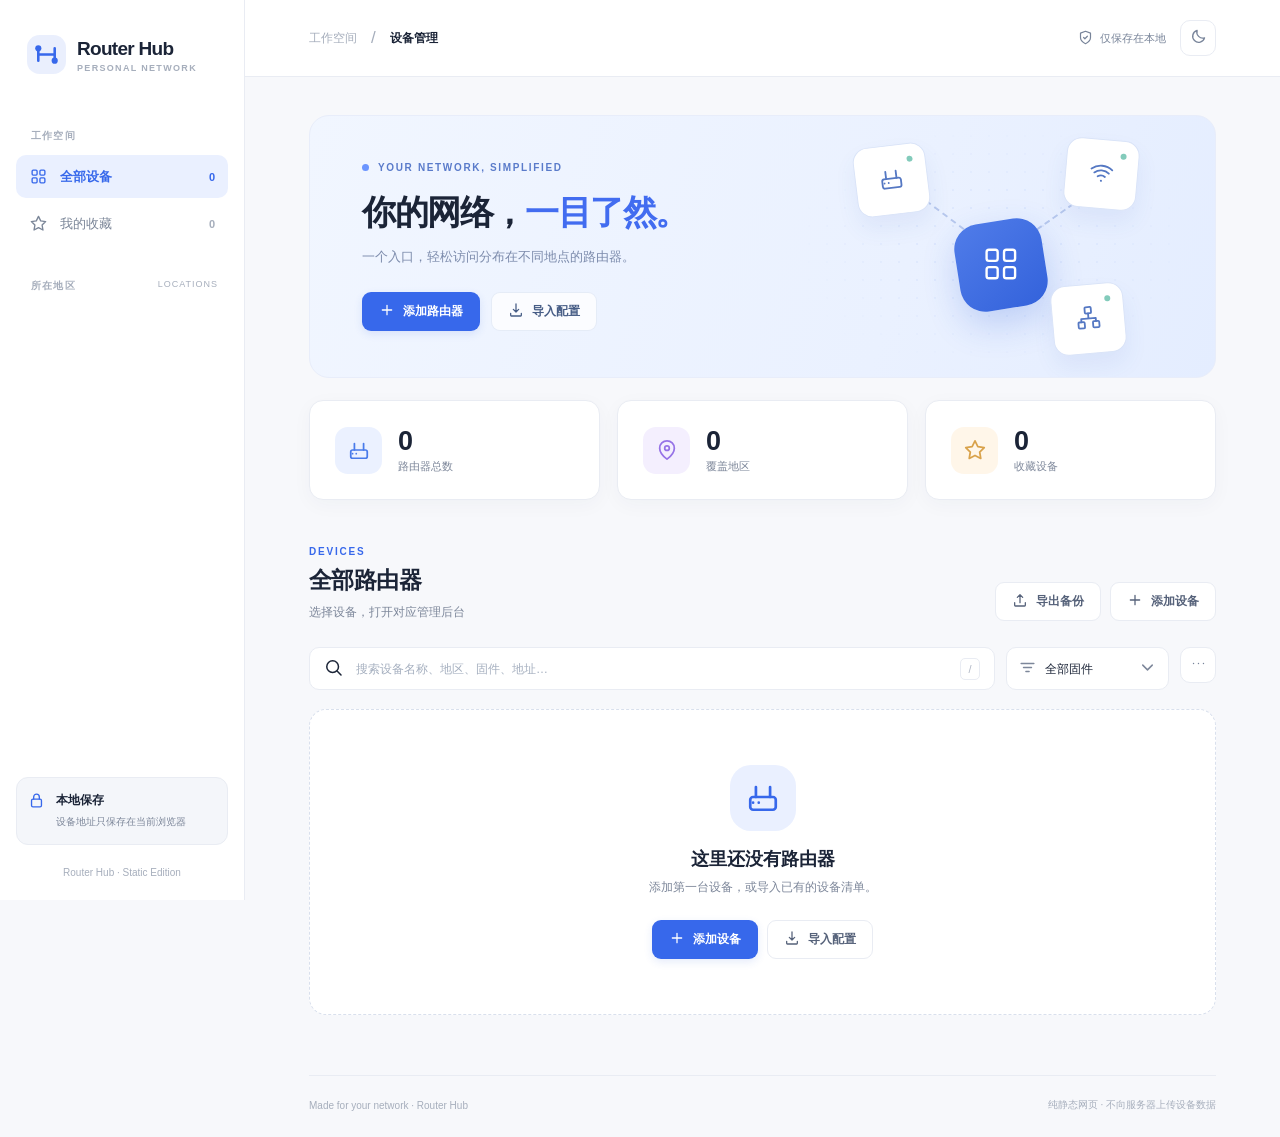
==== index.html @ 430fd6d2 "Initial Router Hub GitHub Pages release" ====
<!doctype html>
<html lang="zh-CN">
<head>
  <meta charset="utf-8">
  <meta name="viewport" content="width=device-width, initial-scale=1">
  <meta name="theme-color" content="#f6f7fb">
  <meta name="description" content="Router Hub · 轻量、私密的多地点路由器管理入口。">
  <meta name="referrer" content="no-referrer">
  <title>Router Hub · 我的网络设备</title>
  <link rel="icon" href="./assets/favicon.svg" type="image/svg+xml">
  <link rel="stylesheet" href="./styles.css">
  <script src="./app.js" defer></script>
</head>
<body>
  <div class="app-shell" id="appShell">
    <aside class="sidebar" id="sidebar" aria-label="主导航">
      <div class="brand">
        <div class="brand-symbol" aria-hidden="true">
          <svg viewBox="0 0 40 40" fill="none"><rect x="1" y="1" width="38" height="38" rx="12" fill="currentColor" opacity=".10"/><path d="M12 26V14m16 12V14M12 20h16" stroke="currentColor" stroke-width="2.5" stroke-linecap="round"/><circle cx="12" cy="14" r="3" fill="currentColor"/><circle cx="28" cy="26" r="3" fill="currentColor"/></svg>
        </div>
        <div><div class="brand-name">Router Hub</div><div class="brand-caption">PERSONAL NETWORK</div></div>
      </div>
      <div class="sidebar-section-label">工作空间</div>
      <nav class="nav-group" aria-label="设备分类">
        <button class="nav-link active" type="button" data-filter="all" id="navAll">
          <span class="nav-icon" data-icon="grid"></span><span>全部设备</span><span class="nav-count" id="countAll">0</span>
        </button>
        <button class="nav-link" type="button" data-filter="favorites" id="navFavorites">
          <span class="nav-icon" data-icon="star"></span><span>我的收藏</span><span class="nav-count" id="countFavorites">0</span>
        </button>
      </nav>
      <div class="sidebar-heading"><span class="sidebar-section-label">所在地区</span><span class="tiny-text">LOCATIONS</span></div>
      <nav class="nav-group" aria-label="地区筛选" id="locationNav"></nav>
      <div class="sidebar-bottom">
        <div class="privacy-hint"><span class="privacy-icon" data-icon="lock"></span><div><strong>本地保存</strong><small>设备地址只保存在当前浏览器</small></div></div>
        <p class="sidebar-footnote">Router Hub · Static Edition</p>
      </div>
    </aside>

    <div class="sidebar-scrim" id="sidebarScrim" hidden></div>

    <main class="main-content" id="mainContent">
      <header class="topbar">
        <div class="topbar-left"><button class="icon-button mobile-menu" id="menuButton" type="button" aria-label="打开导航菜单"><span data-icon="menu"></span></button><span class="breadcrumb-muted">工作空间</span><span class="breadcrumb-slash">/</span><strong>设备管理</strong></div>
        <div class="topbar-actions"><span class="local-pill"><span data-icon="shield"></span> 仅保存在本地</span><button class="icon-button" type="button" id="themeButton" title="切换深色模式" aria-label="切换主题"><span data-icon="moon"></span></button></div>
      </header>

      <div class="page-body">
        <section class="hero" aria-label="概览">
          <div class="hero-copy"><div class="eyebrow"><span class="eyebrow-dot"></span> YOUR NETWORK, SIMPLIFIED</div><h1>你的网络，<span>一目了然。</span></h1><p>一个入口，轻松访问分布在不同地点的路由器。</p><div class="hero-cta"><button class="button button-primary" id="heroAdd" type="button"><span data-icon="plus"></span> 添加路由器</button><button class="button button-quiet" id="heroImport" type="button"><span data-icon="import"></span> 导入配置</button></div></div>
          <div class="hero-art" aria-hidden="true"><div class="art-grid"></div><div class="art-device art-device-1"><span class="art-glyph" data-icon="router"></span><span class="art-led"></span></div><div class="art-device art-device-2"><span class="art-glyph" data-icon="wifi"></span><span class="art-led"></span></div><div class="art-device art-device-3"><span class="art-glyph" data-icon="network"></span><span class="art-led"></span></div><span class="art-line art-line-a"></span><span class="art-line art-line-b"></span><div class="art-hub"><span data-icon="grid"></span></div></div>
        </section>

        <section class="stats" aria-label="设备统计">
          <div class="stat"><span class="stat-icon stat-icon-blue" data-icon="router"></span><div><strong id="statDevices">0</strong><span>路由器总数</span></div></div>
          <div class="stat"><span class="stat-icon stat-icon-violet" data-icon="map-pin"></span><div><strong id="statLocations">0</strong><span>覆盖地区</span></div></div>
          <div class="stat"><span class="stat-icon stat-icon-amber" data-icon="star"></span><div><strong id="statFavorites">0</strong><span>收藏设备</span></div></div>
        </section>

        <section class="inventory" aria-labelledby="inventoryTitle">
          <div class="section-heading"><div><div class="section-overline">DEVICES</div><h2 id="inventoryTitle">全部路由器 <span class="section-total" id="viewCount">0</span></h2><p>选择设备，打开对应管理后台</p></div><div class="heading-actions"><button class="button button-outline" id="exportButton" type="button"><span data-icon="export"></span><span>导出备份</span></button><button class="button button-outline" id="addButton" type="button"><span data-icon="plus"></span><span>添加设备</span></button></div></div>
          <div class="toolbar"><div class="search"><span data-icon="search"></span><input type="search" id="searchInput" autocomplete="off" placeholder="搜索设备名称、地区、固件、地址…" aria-label="搜索路由器"><span class="shortcut">/</span></div><div class="select-wrap"><span data-icon="filter"></span><select id="typeFilter" aria-label="按固件类型筛选"><option value="all">全部固件</option></select><span data-icon="chevron-down"></span></div><button class="icon-button more-button" id="moreButton" type="button" aria-label="导入或导出配置" title="导入或导出配置"><span data-icon="ellipsis"></span></button></div>
          <div class="device-grid" id="deviceGrid" aria-live="polite"></div>
          <div class="empty" id="emptyState" hidden><div class="empty-illustration"><span data-icon="router"></span></div><h3 id="emptyTitle">这里还没有路由器</h3><p id="emptyDescription">添加第一台设备，或导入已有的设备清单。</p><div class="empty-actions"><button class="button button-primary" id="emptyAdd" type="button"><span data-icon="plus"></span> 添加设备</button><button class="button button-outline" id="emptyImport" type="button"><span data-icon="import"></span> 导入配置</button></div></div>
        </section>
        <footer class="footer"><span>Made for your network · Router Hub</span><span>纯静态网页 · 不向服务器上传设备数据</span></footer>
      </div>
    </main>
  </div>

  <dialog id="deviceDialog" class="modal" aria-labelledby="modalTitle">
    <form id="deviceForm" novalidate>
      <div class="modal-head"><div><div class="modal-overline">DEVICE SETTINGS</div><h2 id="modalTitle">添加路由器</h2><p>保存后设备会出现在当前浏览器中。</p></div><button class="icon-button" id="closeDialog" type="button" aria-label="关闭"><span data-icon="x"></span></button></div>
      <div class="modal-body">
        <label class="field"><span>设备名称 <em>*</em></span><input name="name" id="deviceName" maxlength="60" required placeholder="例如：杭州宿舍"></label>
        <div class="form-row"><label class="field"><span>所在地区 <em>*</em></span><input name="location" maxlength="36" required placeholder="例如：杭州" list="locationSuggestions"></label><label class="field"><span>固件 / 品牌 <em>*</em></span><select name="type" id="deviceType" required><option>OpenWrt</option><option>Padavan</option><option>TP-Link</option><option>华硕</option><option>小米</option><option>其他</option></select></label></div>
        <label class="field"><span>管理后台地址 <span class="optional">选填</span></span><input name="url" id="deviceUrl" type="text" inputmode="url" maxlength="2048" placeholder="http://192.168.1.1 或 https://router.example.com"><small>必须为 http:// 或 https:// 开头；留空则标记为待配置。</small></label>
        <label class="field"><span>备注 <span class="optional">选填</span></span><textarea name="note" rows="3" maxlength="220" placeholder="例如：宿舍 · 老毛子"></textarea></label>
        <datalist id="locationSuggestions"></datalist>
        <p class="form-error" id="formError" role="alert" hidden></p>
      </div>
      <div class="modal-actions"><button class="button button-outline" type="button" id="cancelDialog">取消</button><button class="button button-primary" type="submit"><span data-icon="check"></span> 保存设备</button></div>
    </form>
  </dialog>

  <dialog id="settingsDialog" class="modal small-modal" aria-labelledby="settingsTitle"><div class="modal-head"><div><div class="modal-overline">DATA MANAGEMENT</div><h2 id="settingsTitle">配置与备份</h2><p>不使用云端数据库，设备清单由你掌控。</p></div><button class="icon-button" type="button" id="closeSettings" aria-label="关闭"><span data-icon="x"></span></button></div><div class="settings-options"><button class="setting-option" id="settingsImport" type="button"><span class="setting-icon" data-icon="import"></span><span><strong>从 JSON 导入设备</strong><small>与当前设备合并，同名同地址记录会更新</small></span><span data-icon="chevron-right"></span></button><button class="setting-option" id="settingsExport" type="button"><span class="setting-icon" data-icon="export"></span><span><strong>导出当前设备清单</strong><small>下载 JSON 文件，用于备份或换设备导入</small></span><span data-icon="chevron-right"></span></button></div><p class="settings-footnote">提示：换浏览器、换手机不会自动同步。请使用导出 / 导入迁移配置。</p></dialog>
  <input id="importFile" type="file" accept=".json,application/json" hidden>
  <div class="toast" id="toast" role="status" aria-live="polite" hidden></div>
</body>
</html>
---- styles.css ----
:root{color-scheme:light;--bg:#f7f8fb;--surface:#fff;--surface-2:#f4f6fa;--border:#e9ecf3;--text:#1b2437;--muted:#7d879a;--muted-2:#a6aebc;--primary:#3768eb;--primary-hov:#2456dc;--primary-soft:#eaf0ff;--shadow:0 5px 20px rgba(32,48,78,.035);--shadow-large:0 20px 80px rgba(32,48,78,.14);--radius:15px;--sidebar-width:245px;--font:-apple-system,BlinkMacSystemFont,"SF Pro Display","SF Pro Text","Segoe UI","PingFang SC","Microsoft YaHei",sans-serif}
*{box-sizing:border-box}html{scroll-behavior:smooth}body{margin:0;background:var(--bg);color:var(--text);font-family:var(--font);font-size:14px;-webkit-font-smoothing:antialiased}button,input,select,textarea{font:inherit}button{cursor:pointer}button:disabled{cursor:not-allowed}button:focus-visible,a:focus-visible,input:focus-visible,select:focus-visible,textarea:focus-visible{outline:3px solid rgba(55,104,235,.28);outline-offset:2px}a{color:inherit;text-decoration:none}[hidden]{display:none!important}.svg-icon{width:19px;height:19px;flex:none;stroke:currentColor;stroke-width:1.9;stroke-linecap:round;stroke-linejoin:round;fill:none}
.app-shell{min-height:100vh}.sidebar{position:fixed;inset:0 auto 0 0;width:var(--sidebar-width);padding:34px 16px 22px;background:var(--surface);border-right:1px solid var(--border);z-index:20;display:flex;flex-direction:column;overflow-y:auto}.brand{display:flex;align-items:center;gap:10px;margin:0 10px 54px}.brand-symbol{width:41px;height:41px;color:var(--primary)}.brand-symbol svg{width:41px;height:41px}.brand-name{font-size:19px;line-height:1.35;letter-spacing:-.7px;font-weight:750}.brand-caption{font-size:9px;font-weight:700;letter-spacing:1.32px;color:var(--muted-2);margin-top:2px}.sidebar-section-label{font-weight:700;text-transform:uppercase;letter-spacing:1.2px;font-size:10px;color:var(--muted-2);margin:0 15px 12px}.nav-group{display:grid;gap:4px;margin-bottom:34px}.nav-link{border:0;background:transparent;color:#7b8698;text-align:left;display:flex;gap:12px;align-items:center;width:100%;height:43px;padding:0 13px;border-radius:10px;font-size:13px;font-weight:590;transition:background .18s,color .18s}.nav-link:hover{background:var(--surface-2);color:var(--text)}.nav-link.active{background:var(--primary-soft);color:var(--primary);font-weight:700}.nav-icon{display:inline-flex;align-items:center;justify-content:center;width:19px}.nav-icon .svg-icon{height:17px;width:17px}.nav-count{margin-left:auto;font-size:11px;color:var(--muted-2);font-variant-numeric:tabular-nums}.nav-link.active .nav-count{color:var(--primary)}.sidebar-heading{display:flex;align-items:flex-start;justify-content:space-between}.tiny-text{font-size:9px;color:var(--muted-2);margin-right:10px;letter-spacing:1px}.sidebar-bottom{margin-top:auto}.privacy-hint{display:flex;gap:11px;background:var(--surface-2);border:1px solid var(--border);border-radius:12px;padding:14px 11px;align-items:flex-start}.privacy-icon{display:flex;color:var(--primary)}.privacy-icon .svg-icon{height:17px;width:17px}.privacy-hint strong{font-size:12px;display:block;margin-bottom:5px}.privacy-hint small{font-size:10px;color:var(--muted);line-height:1.6;display:block}.sidebar-footnote{text-align:center;color:var(--muted-2);font-size:10px;margin:22px 0 0}.main-content{margin-left:var(--sidebar-width);min-width:0}.topbar{height:77px;background:var(--surface);border-bottom:1px solid var(--border);display:flex;justify-content:space-between;align-items:center;padding:0 clamp(25px,5vw,76px)}.topbar-left,.topbar-actions{display:flex;align-items:center;gap:14px}.topbar-left{font-size:12px;color:var(--text)}.breadcrumb-muted,.breadcrumb-slash{color:var(--muted-2)}.breadcrumb-slash{font-size:17px;font-weight:300}.local-pill{color:#788499;display:inline-flex;align-items:center;gap:7px;font-size:11px}.local-pill .svg-icon{width:15px;height:15px}.icon-button{border:1px solid var(--border);background:var(--surface);border-radius:10px;min-width:36px;height:36px;display:flex;align-items:center;justify-content:center;color:#78849a;transition:.18s}.icon-button:hover{background:var(--surface-2);color:var(--text)}.icon-button .svg-icon{height:17px;width:17px}.mobile-menu{display:none}.page-body{max-width:1510px;margin:auto;padding:38px clamp(25px,5vw,76px) 25px}.hero{position:relative;overflow:hidden;display:flex;align-items:center;justify-content:space-between;min-height:263px;border:1px solid #e8edfa;border-radius:20px;background:linear-gradient(110deg,#f1f6ff 0%,#eaf1ff 65%,#e4edff 100%);padding:40px 52px}.hero-copy{z-index:2;position:relative;max-width:580px}.eyebrow{display:flex;align-items:center;gap:9px;font-size:10px;letter-spacing:1.65px;font-weight:780;color:#5a7bca}.eyebrow-dot{width:7px;height:7px;background:#6b95ff;border-radius:50%}.hero h1{font-size:clamp(28px,2.65vw,38px);letter-spacing:-1.4px;line-height:1.27;margin:18px 0 12px;font-weight:790}.hero h1 span{color:#426cf0}.hero p{font-size:13px;color:#7c8bac;margin:0;line-height:1.7}.hero-cta{display:flex;gap:11px;margin-top:24px}.button{height:39px;padding:0 16px;border-radius:9px;border:1px solid transparent;font-size:12px;font-weight:680;display:inline-flex;align-items:center;justify-content:center;gap:8px;white-space:nowrap;transition:.17s}.button .svg-icon{height:16px;width:16px}.button-primary{background:var(--primary);color:white;box-shadow:0 3px 9px rgba(43,89,210,.12)}.button-primary:hover{background:var(--primary-hov);transform:translateY(-1px)}.button-quiet{background:rgba(255,255,255,.75);color:#475d86;border-color:rgba(78,118,191,.12)}.button-quiet:hover{background:#fff}.button-outline{background:var(--surface);color:#56627a;border-color:var(--border)}.button-outline:hover{background:var(--surface-2)}.hero-art{position:absolute;right:55px;top:5px;width:335px;height:255px}.art-grid{position:absolute;inset:6px -25px;background-image:radial-gradient(#9fb9f3 1px,transparent 1px);background-size:18px 18px;opacity:.19;-webkit-mask-image:radial-gradient(ellipse,black 13%,transparent 75%);mask-image:radial-gradient(ellipse,black 13%,transparent 75%)}.art-device{position:absolute;width:73px;height:70px;display:flex;align-items:center;justify-content:center;background:#fff;border:1px solid #dae4f8;border-radius:15px;box-shadow:0 12px 22px rgba(63,106,186,.08);color:#5578c3;z-index:3}.art-device .svg-icon{height:25px;width:25px;stroke-width:1.75}.art-device-1{left:30px;top:24px;transform:rotate(-7deg)}.art-device-2{right:22px;top:18px;transform:rotate(5deg)}.art-device-3{right:35px;bottom:22px;transform:rotate(-5deg)}.art-led{position:absolute;right:12px;top:12px;width:6px;height:6px;border-radius:50%;background:#83cbbb}.art-hub{position:absolute;top:100px;left:132px;width:88px;height:88px;border-radius:25px;background:linear-gradient(145deg,#507ce9,#3362db);box-shadow:0 14px 35px rgba(43,91,216,.22);display:flex;align-items:center;justify-content:center;color:white;transform:rotate(-9deg);z-index:2}.art-hub .svg-icon{height:38px;width:38px;stroke-width:1.5;transform:rotate(9deg)}.art-line{position:absolute;border-top:2px dashed #b7c8ed;z-index:1}.art-line-a{width:110px;left:65px;top:93px;transform:rotate(37deg)}.art-line-b{width:112px;right:45px;top:92px;transform:rotate(-35deg)}.stats{display:grid;grid-template-columns:repeat(3,minmax(0,1fr));gap:17px;margin:22px 0 46px}.stat{background:var(--surface);border:1px solid var(--border);border-radius:14px;min-height:100px;display:flex;gap:16px;align-items:center;padding:18px 25px;box-shadow:var(--shadow)}.stat-icon{width:47px;height:47px;border-radius:13px;display:flex;justify-content:center;align-items:center}.stat-icon .svg-icon{width:22px;height:22px}.stat-icon-blue{color:#497bea;background:#ebf1ff}.stat-icon-violet{color:#9673e7;background:#f4effe}.stat-icon-amber{color:#d9a24b;background:#fff6e9}.stat>div{display:grid;gap:2px}.stat strong{font-size:27px;letter-spacing:-.6px;line-height:1.15;font-weight:750;font-variant-numeric:tabular-nums}.stat span:not(.stat-icon){font-size:11px;color:var(--muted);white-space:nowrap}.section-heading{display:flex;justify-content:space-between;align-items:flex-end;gap:15px}.section-overline{font-size:10px;letter-spacing:1.8px;font-weight:780;color:var(--primary);margin-bottom:8px}.section-heading h2{margin:0;font-size:23px;letter-spacing:-.55px;font-weight:760;display:flex;align-items:center;gap:10px}.section-total{display:inline-block;font-size:11px;font-weight:700;padding:3px 8px;border-radius:7px;background:var(--surface-2);color:var(--muted)}.section-heading p{color:var(--muted);font-size:12px;margin:8px 0 0}.heading-actions{display:flex;gap:9px}.toolbar{display:flex;gap:11px;margin-top:26px;margin-bottom:19px}.search{height:43px;min-width:150px;display:flex;align-items:center;gap:11px;padding:0 14px;background:var(--surface);border:1px solid var(--border);border-radius:10px;flex:1}.search>.svg-icon{color:var(--muted-2);width:17px;height:17px}.search input{border:0;outline:none;width:100%;min-width:0;background:transparent;color:var(--text);font-size:12px}.search input::placeholder{color:#a5afbf}.search input:focus-visible{outline:0}.search:focus-within{border-color:#a1b9f1;box-shadow:0 0 0 3px rgba(55,104,235,.08)}.shortcut{font-size:11px;color:#b0b7c5;min-width:20px;height:22px;border:1px solid var(--border);border-radius:5px;text-align:center;line-height:20px}.select-wrap{display:flex;align-items:center;position:relative;gap:8px;border-radius:10px;border:1px solid var(--border);background:var(--surface);padding:0 11px;min-width:147px;color:var(--muted)}.select-wrap>.svg-icon{width:15px;height:15px}.select-wrap select{appearance:none;flex:1;background:transparent;border:0;outline:0;color:var(--text);font-size:12px;height:41px;min-width:85px;cursor:pointer}.select-wrap>.svg-icon:last-child{width:13px;height:13px}.device-grid{display:grid;grid-template-columns:repeat(3,minmax(0,1fr));gap:17px}.device-card{background:var(--surface);border:1px solid var(--border);border-radius:15px;min-width:0;padding:22px;box-shadow:var(--shadow);transition:transform .18s,border-color .18s,box-shadow .18s}.device-card:hover{transform:translateY(-2px);border-color:#d7e1f5;box-shadow:0 12px 36px rgba(35,55,101,.065)}.card-top{display:flex;justify-content:space-between;align-items:flex-start;gap:10px}.card-icon{width:44px;height:44px;border-radius:12px;display:flex;align-items:center;justify-content:center;background:#e9f0ff;color:#4775e4}.card-icon .svg-icon{width:23px;height:23px}.card-icon.padavan{color:#886ac9;background:#f3effb}.card-icon.tplink{color:#0d9aa7;background:#e8f8f9}.card-icon.other{color:#8590a4;background:#f0f2f7}.card-actions{display:flex;gap:4px}.card-actions .icon-button{border:0;width:31px;min-width:31px;height:31px}.icon-button.is-favorite{color:#dda447}.icon-button.is-favorite .svg-icon{fill:currentColor}.device-title{font-weight:750;letter-spacing:-.35px;font-size:16px;margin:20px 0 5px;overflow-wrap:anywhere}.device-subtitle{font-size:11px;color:var(--muted);display:flex;align-items:center;gap:5px}.device-subtitle .svg-icon{height:13px;width:13px}.device-note{margin-top:13px;font-size:11px;color:var(--muted);height:16px;line-height:16px;overflow:hidden;text-overflow:ellipsis;white-space:nowrap}.card-divider{height:1px;background:var(--border);margin:20px 0 14px}.card-bottom{display:flex;align-items:center;justify-content:space-between;gap:5px}.firmware-badge{background:var(--surface-2);color:#6f7c92;border-radius:6px;padding:5px 8px;font-size:10px;font-weight:680}.card-link{display:flex;align-items:center;gap:5px;color:var(--primary);font-size:11px;font-weight:720;white-space:nowrap;min-height:30px}.card-link .svg-icon{height:14px;width:14px}.card-link:hover{text-decoration:underline}.card-link.unavailable{color:var(--muted-2);cursor:default;text-decoration:none}.empty{border:1px dashed #d9e0ed;background:var(--surface);border-radius:17px;padding:55px 20px;text-align:center}.empty-illustration{width:66px;height:66px;background:var(--primary-soft);border-radius:21px;display:grid;place-items:center;color:var(--primary);margin:0 auto 16px}.empty-illustration .svg-icon{width:34px;height:34px}.empty h3{font-size:18px;margin:0 0 8px}.empty p{font-size:12px;color:var(--muted);margin:0}.empty-actions{display:flex;justify-content:center;gap:9px;margin-top:24px}.footer{display:flex;align-items:center;justify-content:space-between;border-top:1px solid var(--border);color:var(--muted-2);font-size:10px;margin-top:60px;padding-top:22px;gap:16px}.modal{border:1px solid var(--border);padding:0;width:min(94vw,540px);max-height:min(90vh,770px);border-radius:19px;background:var(--surface);color:var(--text);box-shadow:var(--shadow-large);overflow:auto}.modal::backdrop{background:rgba(20,29,47,.45);backdrop-filter:blur(4px)}.modal-head{display:flex;align-items:flex-start;justify-content:space-between;padding:27px 29px 22px;border-bottom:1px solid var(--border)}.modal-head .icon-button{border:0}.modal-overline{font-size:10px;color:var(--primary);letter-spacing:1.5px;font-weight:750;margin-bottom:8px}.modal-head h2{margin:0;font-size:22px;letter-spacing:-.45px}.modal-head p{color:var(--muted);font-size:12px;margin:9px 0 0;line-height:1.5}.modal-body{padding:25px 29px 24px}.field{display:flex;flex-direction:column;gap:8px;margin-bottom:20px;min-width:0}.field>span{font-size:12px;font-weight:660}.field em{color:#e36b7d;font-style:normal}.field input,.field select,.field textarea{min-width:0;width:100%;border:1px solid var(--border);border-radius:9px;background:var(--surface);color:var(--text);outline:0;padding:11px 12px;font-size:12px;line-height:1.45}.field input:focus,.field select:focus,.field textarea:focus{border-color:#96aff0;box-shadow:0 0 0 3px rgba(55,104,235,.08)}.field input::placeholder,.field textarea::placeholder{color:#b4bdcb}.field small{font-size:10px;line-height:1.4;color:var(--muted)}.form-row{display:grid;grid-template-columns:1fr 1fr;gap:13px}.optional{font-weight:400;color:var(--muted-2)}.form-error{color:#d84e5f;background:#fff0f1;padding:10px 12px;border-radius:8px;font-size:11px;line-height:1.5}.modal-actions{display:flex;justify-content:flex-end;gap:10px;padding:17px 29px;border-top:1px solid var(--border)}.settings-options{padding:12px 22px}.setting-option{background:transparent;border:0;width:100%;display:flex;align-items:center;gap:14px;text-align:left;padding:15px 8px;border-radius:10px;color:var(--text)}.setting-option:hover{background:var(--surface-2)}.setting-icon{height:39px;width:39px;display:grid;place-items:center;border-radius:10px;background:var(--primary-soft);color:var(--primary)}.setting-option>span:nth-child(2){display:grid;gap:5px;flex:1}.setting-option strong{font-size:12px}.setting-option small{font-size:10px;line-height:1.4;color:var(--muted)}.setting-option>.svg-icon{width:15px;color:var(--muted-2)}.settings-footnote{color:var(--muted);font-size:11px;line-height:1.65;padding:16px 30px 24px;margin:0;border-top:1px solid var(--border)}.toast{position:fixed;bottom:26px;right:28px;max-width:min(390px,calc(100vw - 40px));background:#24364f;color:#fff;padding:13px 18px;border-radius:11px;box-shadow:var(--shadow-large);z-index:100;font-size:12px;line-height:1.5}.toast.error{background:#a63144}
[data-theme="dark"]{color-scheme:dark;--bg:#10151f;--surface:#171e2a;--surface-2:#212b3a;--border:#2a3546;--text:#edf2fa;--muted:#9aa8bd;--muted-2:#71819a;--primary:#8baaff;--primary-hov:#789bf9;--primary-soft:#243552;--shadow:0 5px 20px rgba(0,0,0,.07);--shadow-large:0 20px 70px rgba(0,0,0,.5)}[data-theme="dark"] .hero{background:linear-gradient(120deg,#1c2a48,#1c3055);border-color:#263b62}[data-theme="dark"] .hero h1 span{color:#9bb6ff}[data-theme="dark"] .hero p{color:#a7b7d7}[data-theme="dark"] .eyebrow{color:#94b1f3}[data-theme="dark"] .button-primary{background:#4471e7;color:#fff}[data-theme="dark"] .button-primary:hover{background:#557ff1}[data-theme="dark"] .button-quiet{background:#304267;color:#dce6ff;border-color:#3f5280}[data-theme="dark"] .art-device{background:#26395c;border-color:#3e5785;color:#a6bffd}[data-theme="dark"] .art-hub{background:linear-gradient(145deg,#5483f6,#315ed4)}[data-theme="dark"] .stat-icon-blue{background:#243654;color:#91afff}[data-theme="dark"] .stat-icon-violet{background:#3a2f51;color:#c7a9fa}[data-theme="dark"] .stat-icon-amber{background:#4b3c28;color:#e6b96b}[data-theme="dark"] .card-icon{background:#263858;color:#91b2ff}[data-theme="dark"] .card-icon.padavan{background:#3d3159;color:#cab2f8}[data-theme="dark"] .card-icon.tplink{background:#24434a;color:#89d3d4}[data-theme="dark"] .card-icon.other{background:#2a3444;color:#afb9cb}[data-theme="dark"] .search input::placeholder,[data-theme="dark"] .field input::placeholder,[data-theme="dark"] .field textarea::placeholder{color:#72819b}[data-theme="dark"] .form-error{background:#4b2530;color:#ffadbb}[data-theme="dark"] .toast{background:#dde8ff;color:#19243b}
@media(max-width:1260px){.device-grid{grid-template-columns:repeat(2,minmax(0,1fr))}.hero-art{right:18px;opacity:.75}.hero-copy{max-width:520px}}@media(max-width:1050px){.sidebar{width:218px}.main-content{margin-left:218px}.hero-art{transform:scale(.75);transform-origin:center right;right:10px}.hero{padding-left:30px}.hero-copy{max-width:460px}.stats{gap:12px}.stat{padding:14px}.page-body{padding-left:28px;padding-right:28px}}
@media(max-width:790px){.sidebar{transform:translateX(-100%);transition:transform .2s;width:260px}.sidebar.open{transform:translateX(0)}.sidebar-scrim:not([hidden]){position:fixed;inset:0;background:rgba(16,23,38,.45);z-index:19}.main-content{margin:0}.mobile-menu{display:flex}.topbar{height:65px;padding:0 22px}.page-body{padding:22px 20px}.hero{min-height:237px;padding:32px 30px}.hero-art{right:-50px;opacity:.35}.local-pill{display:none}}@media(max-width:580px){.topbar{padding:0 17px}.page-body{padding:17px 15px}.hero{padding:27px 23px;min-height:235px}.hero h1{font-size:28px}.hero-art{opacity:.17;right:-120px}.hero-cta .button{padding:0 12px;font-size:11px}.stats{grid-template-columns:repeat(3,minmax(0,1fr));gap:8px;margin:12px 0 36px}.stat{gap:9px;padding:14px 9px;flex-direction:column;align-items:flex-start;min-height:98px}.stat-icon{height:31px;width:31px;border-radius:9px}.stat-icon .svg-icon{height:18px;width:18px}.stat>div{gap:3px}.stat strong{font-size:21px}.stat span:not(.stat-icon){font-size:10px}.section-heading{align-items:flex-start;flex-direction:column}.section-heading h2{font-size:21px}.heading-actions{width:100%}.heading-actions .button{flex:1}.toolbar{flex-wrap:wrap;margin-top:17px}.search{flex:1 1 100%;order:0}.select-wrap{flex:1;order:1}.more-button{order:2;height:43px;min-width:43px}.device-grid{grid-template-columns:1fr;gap:12px}.device-card{padding:20px}.footer{flex-wrap:wrap;margin-top:35px;justify-content:center;text-align:center;gap:7px}.modal-head{padding:23px 19px 18px}.modal-body{padding:20px 19px}.modal-actions{padding:16px 19px}.form-row{grid-template-columns:1fr;gap:0}.empty{padding:42px 12px}}
@media(prefers-reduced-motion:reduce){*,*::before,*::after{scroll-behavior:auto!important;animation-duration:.01ms!important;transition-duration:.01ms!important}}
/* Location headers span the device card grid. */
.group-header{grid-column:1/-1;display:flex;align-items:center;gap:9px;font-weight:730;font-size:13px;margin:11px 0 -3px;letter-spacing:-.1px}.group-header:first-child{margin-top:0}.group-marker{width:7px;height:7px;background:var(--primary);border-radius:50%}.group-header small{color:var(--muted);font-size:10px;font-weight:480;margin-left:1px}
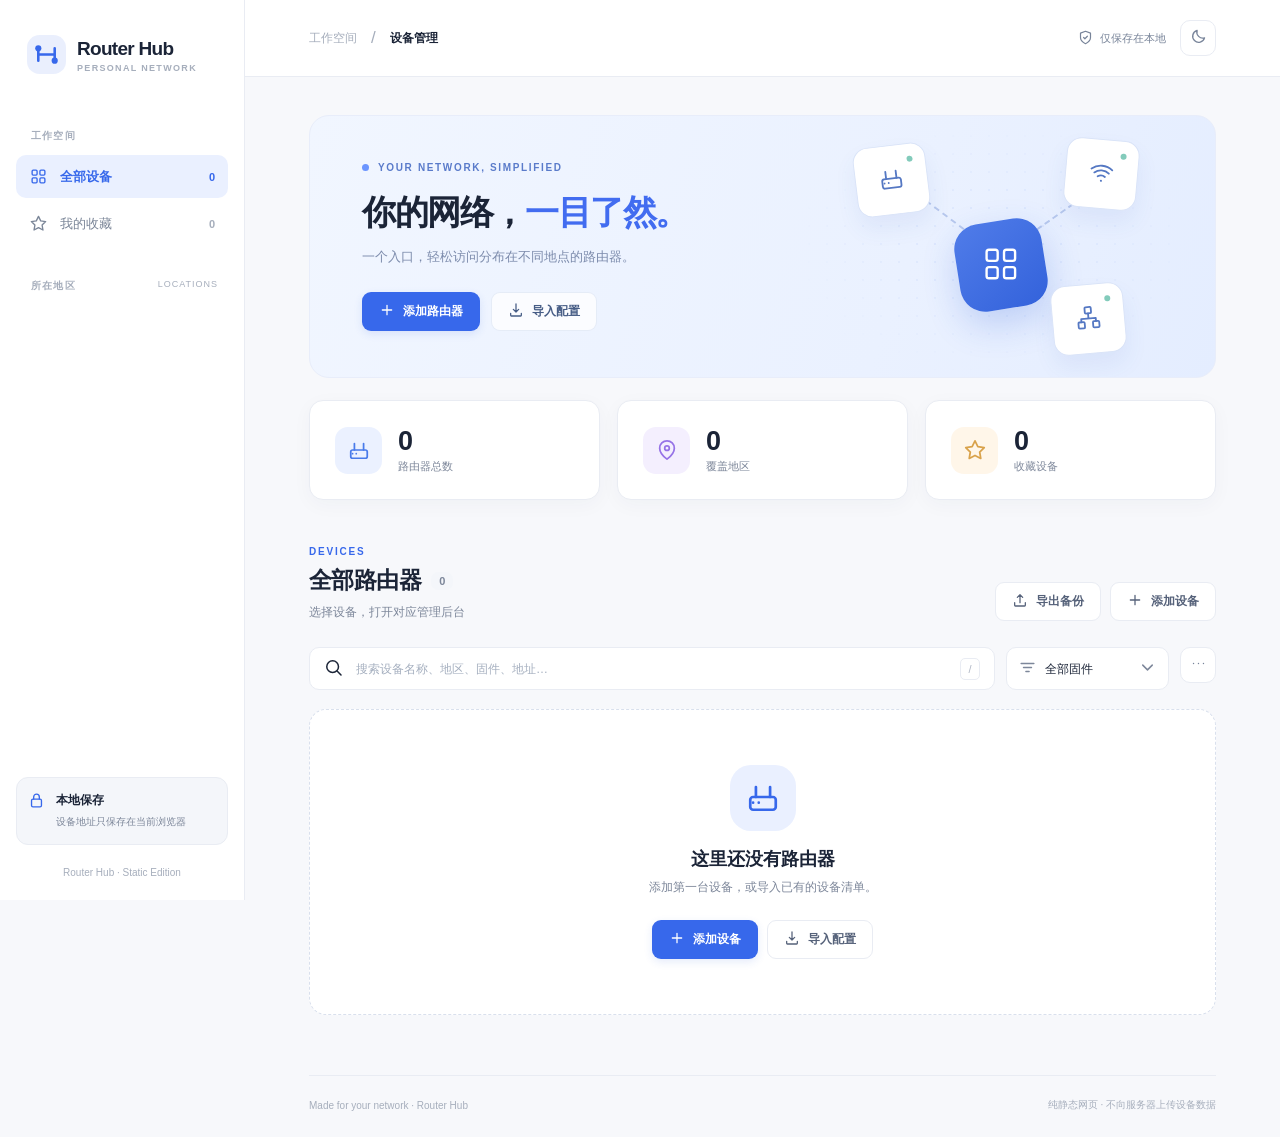
==== commit 49b7f154: "Fix device import rendering" ====
--- a/index.html
+++ b/index.html
@@ -58,7 +58,7 @@
         </section>
 
         <section class="inventory" aria-labelledby="inventoryTitle">
-          <div class="section-heading"><div><div class="section-overline">DEVICES</div><h2 id="inventoryTitle">全部路由器 <span class="section-total" id="viewCount">0</span></h2><p>选择设备，打开对应管理后台</p></div><div class="heading-actions"><button class="button button-outline" id="exportButton" type="button"><span data-icon="export"></span><span>导出备份</span></button><button class="button button-outline" id="addButton" type="button"><span data-icon="plus"></span><span>添加设备</span></button></div></div>
+          <div class="section-heading"><div><div class="section-overline">DEVICES</div><h2 id="inventoryTitle"><span id="inventoryName">全部路由器</span> <span class="section-total" id="viewCount">0</span></h2><p>选择设备，打开对应管理后台</p></div><div class="heading-actions"><button class="button button-outline" id="exportButton" type="button"><span data-icon="export"></span><span>导出备份</span></button><button class="button button-outline" id="addButton" type="button"><span data-icon="plus"></span><span>添加设备</span></button></div></div>
           <div class="toolbar"><div class="search"><span data-icon="search"></span><input type="search" id="searchInput" autocomplete="off" placeholder="搜索设备名称、地区、固件、地址…" aria-label="搜索路由器"><span class="shortcut">/</span></div><div class="select-wrap"><span data-icon="filter"></span><select id="typeFilter" aria-label="按固件类型筛选"><option value="all">全部固件</option></select><span data-icon="chevron-down"></span></div><button class="icon-button more-button" id="moreButton" type="button" aria-label="导入或导出配置" title="导入或导出配置"><span data-icon="ellipsis"></span></button></div>
           <div class="device-grid" id="deviceGrid" aria-live="polite"></div>
           <div class="empty" id="emptyState" hidden><div class="empty-illustration"><span data-icon="router"></span></div><h3 id="emptyTitle">这里还没有路由器</h3><p id="emptyDescription">添加第一台设备，或导入已有的设备清单。</p><div class="empty-actions"><button class="button button-primary" id="emptyAdd" type="button"><span data-icon="plus"></span> 添加设备</button><button class="button button-outline" id="emptyImport" type="button"><span data-icon="import"></span> 导入配置</button></div></div>
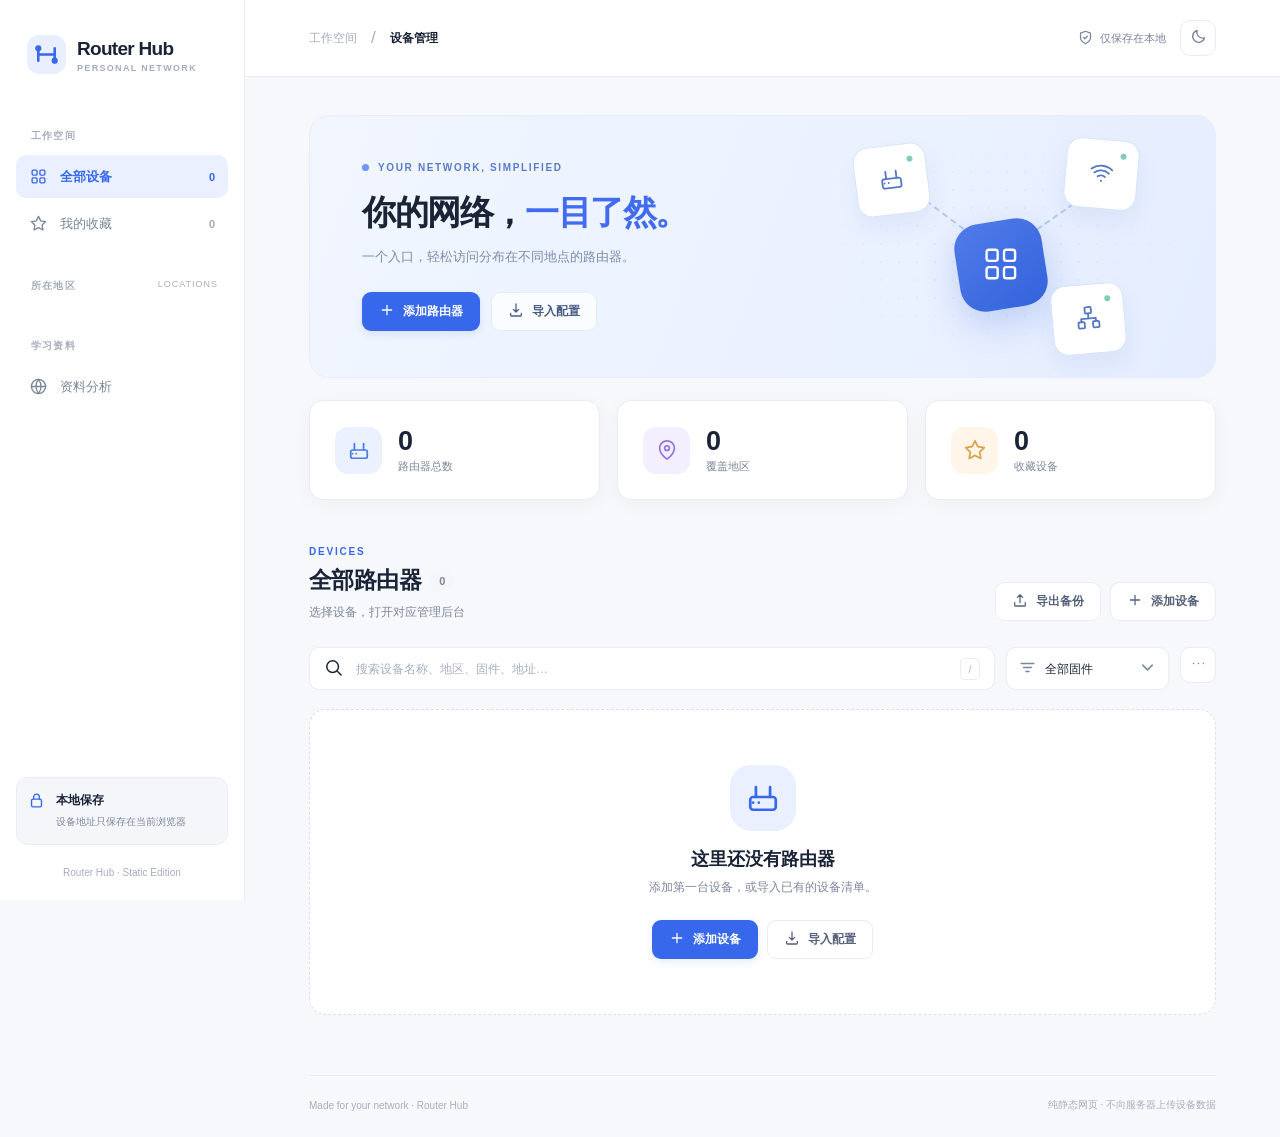
==== commit b072b16d: "Add data analysis study route" ====
--- a/index.html
+++ b/index.html
@@ -9,7 +9,7 @@
   <title>Router Hub · 我的网络设备</title>
   <link rel="icon" href="./assets/favicon.svg" type="image/svg+xml">
   <link rel="stylesheet" href="./styles.css">
-  <script src="./app.js" defer></script>
+  <script src="./app.js?v=49b7f15" defer></script>
 </head>
 <body>
   <div class="app-shell" id="appShell">
@@ -31,6 +31,10 @@
       </nav>
       <div class="sidebar-heading"><span class="sidebar-section-label">所在地区</span><span class="tiny-text">LOCATIONS</span></div>
       <nav class="nav-group" aria-label="地区筛选" id="locationNav"></nav>
+      <div class="sidebar-section-label">学习资料</div>
+      <nav class="nav-group" aria-label="学习资料">
+        <a class="nav-link" href="./study/"><span class="nav-icon" data-icon="globe"></span><span>资料分析</span></a>
+      </nav>
       <div class="sidebar-bottom">
         <div class="privacy-hint"><span class="privacy-icon" data-icon="lock"></span><div><strong>本地保存</strong><small>设备地址只保存在当前浏览器</small></div></div>
         <p class="sidebar-footnote">Router Hub · Static Edition</p>
